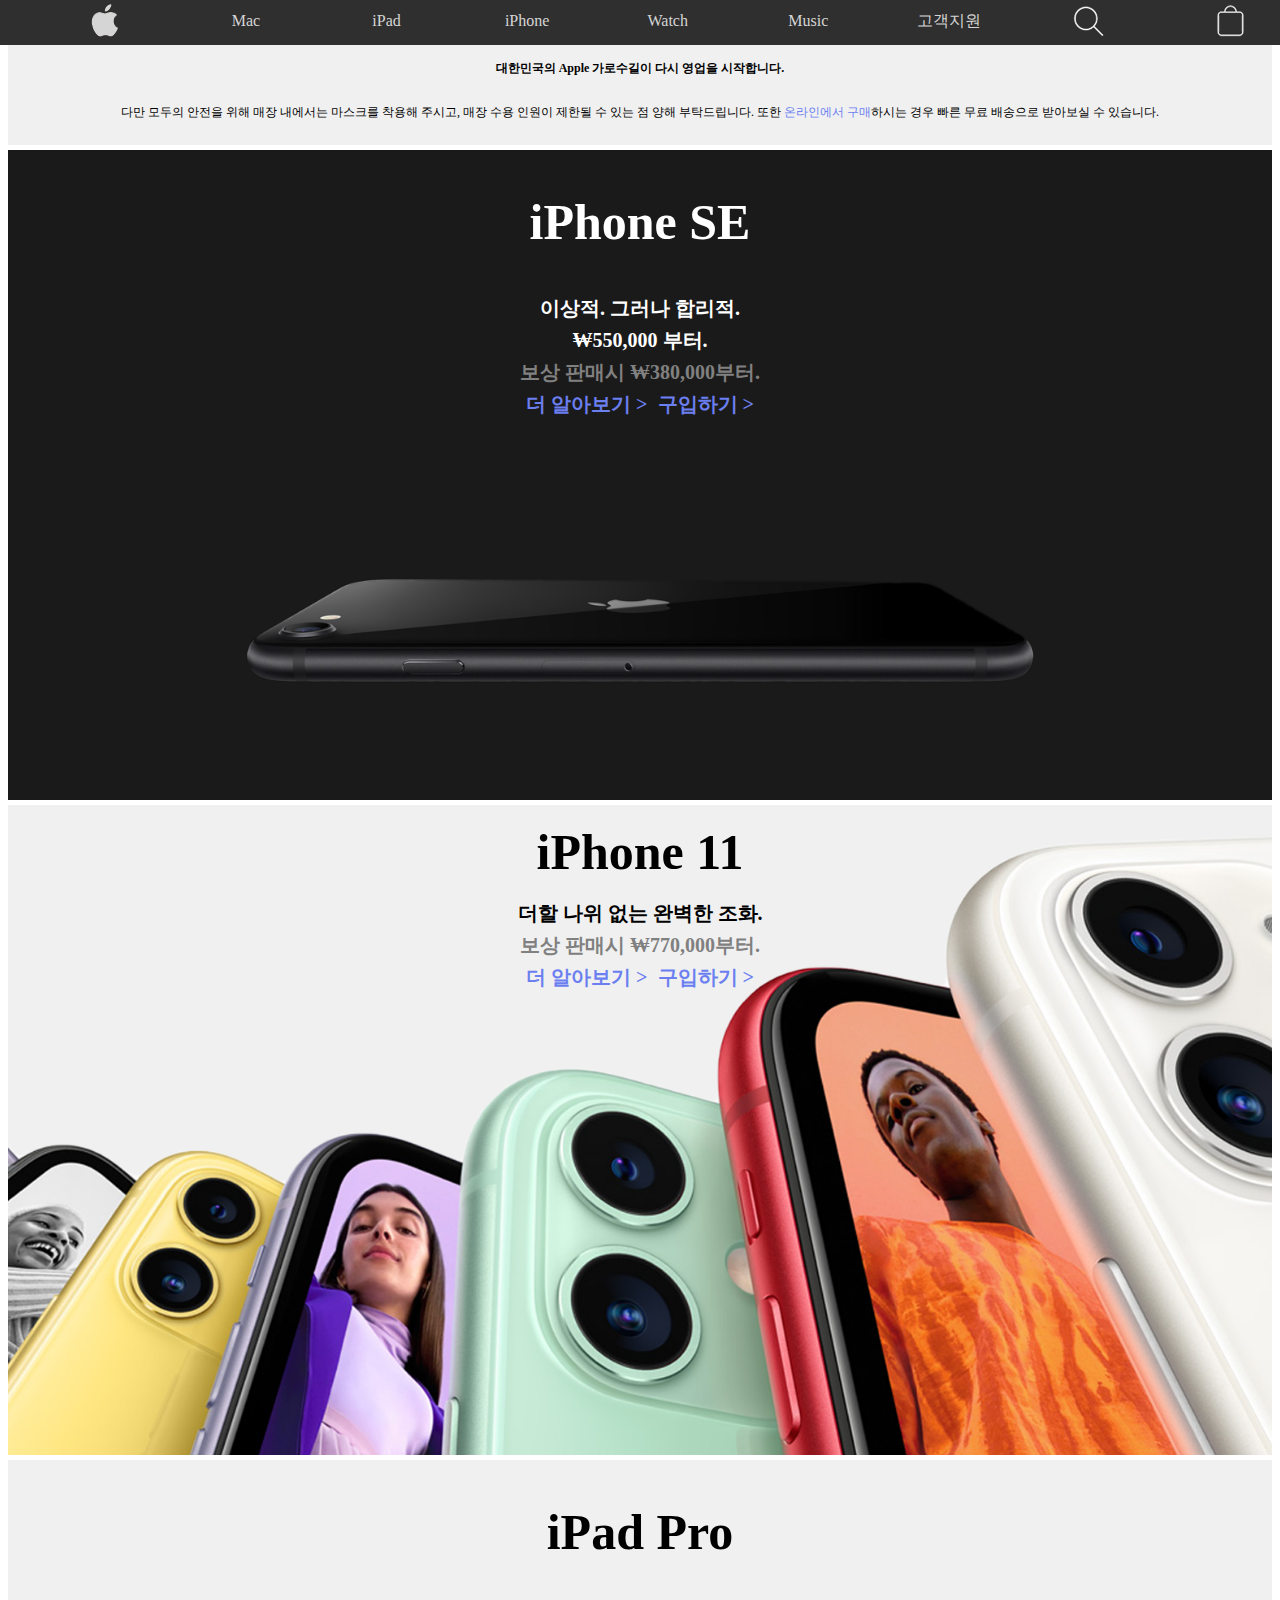
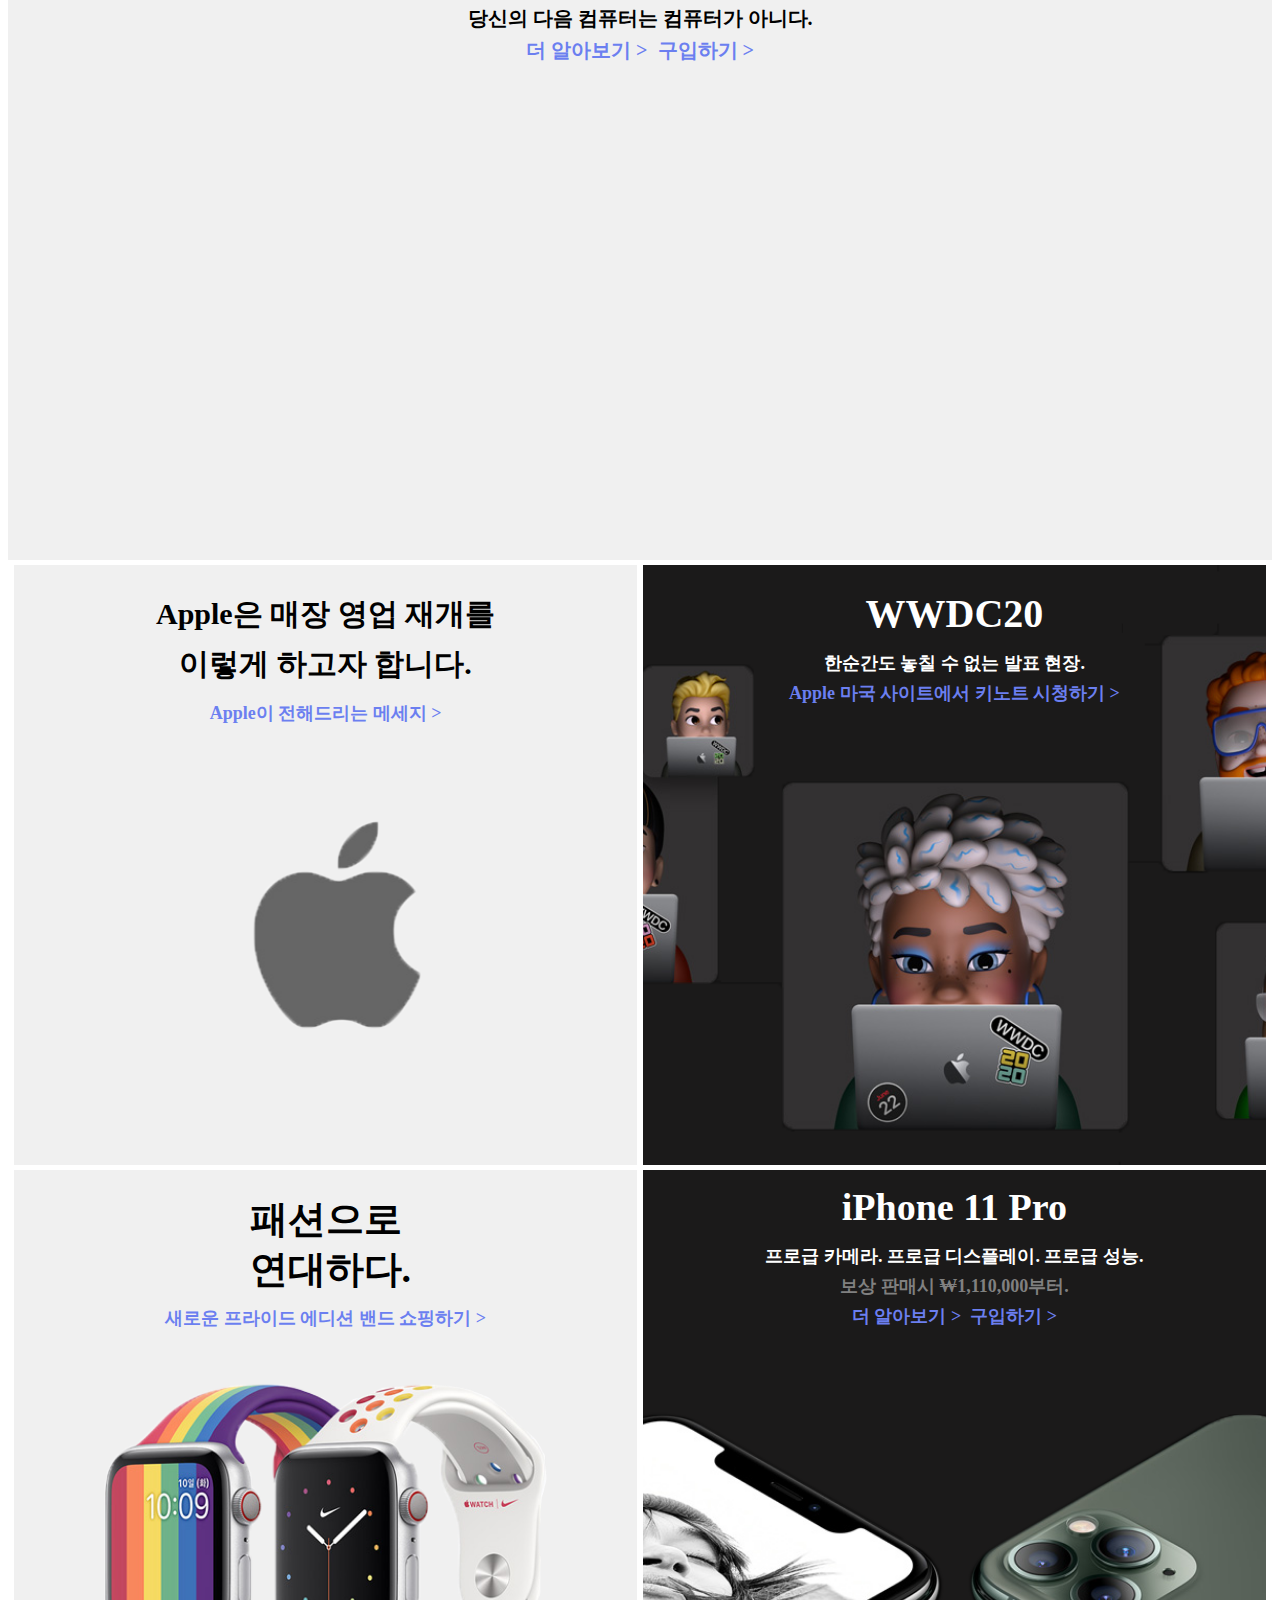
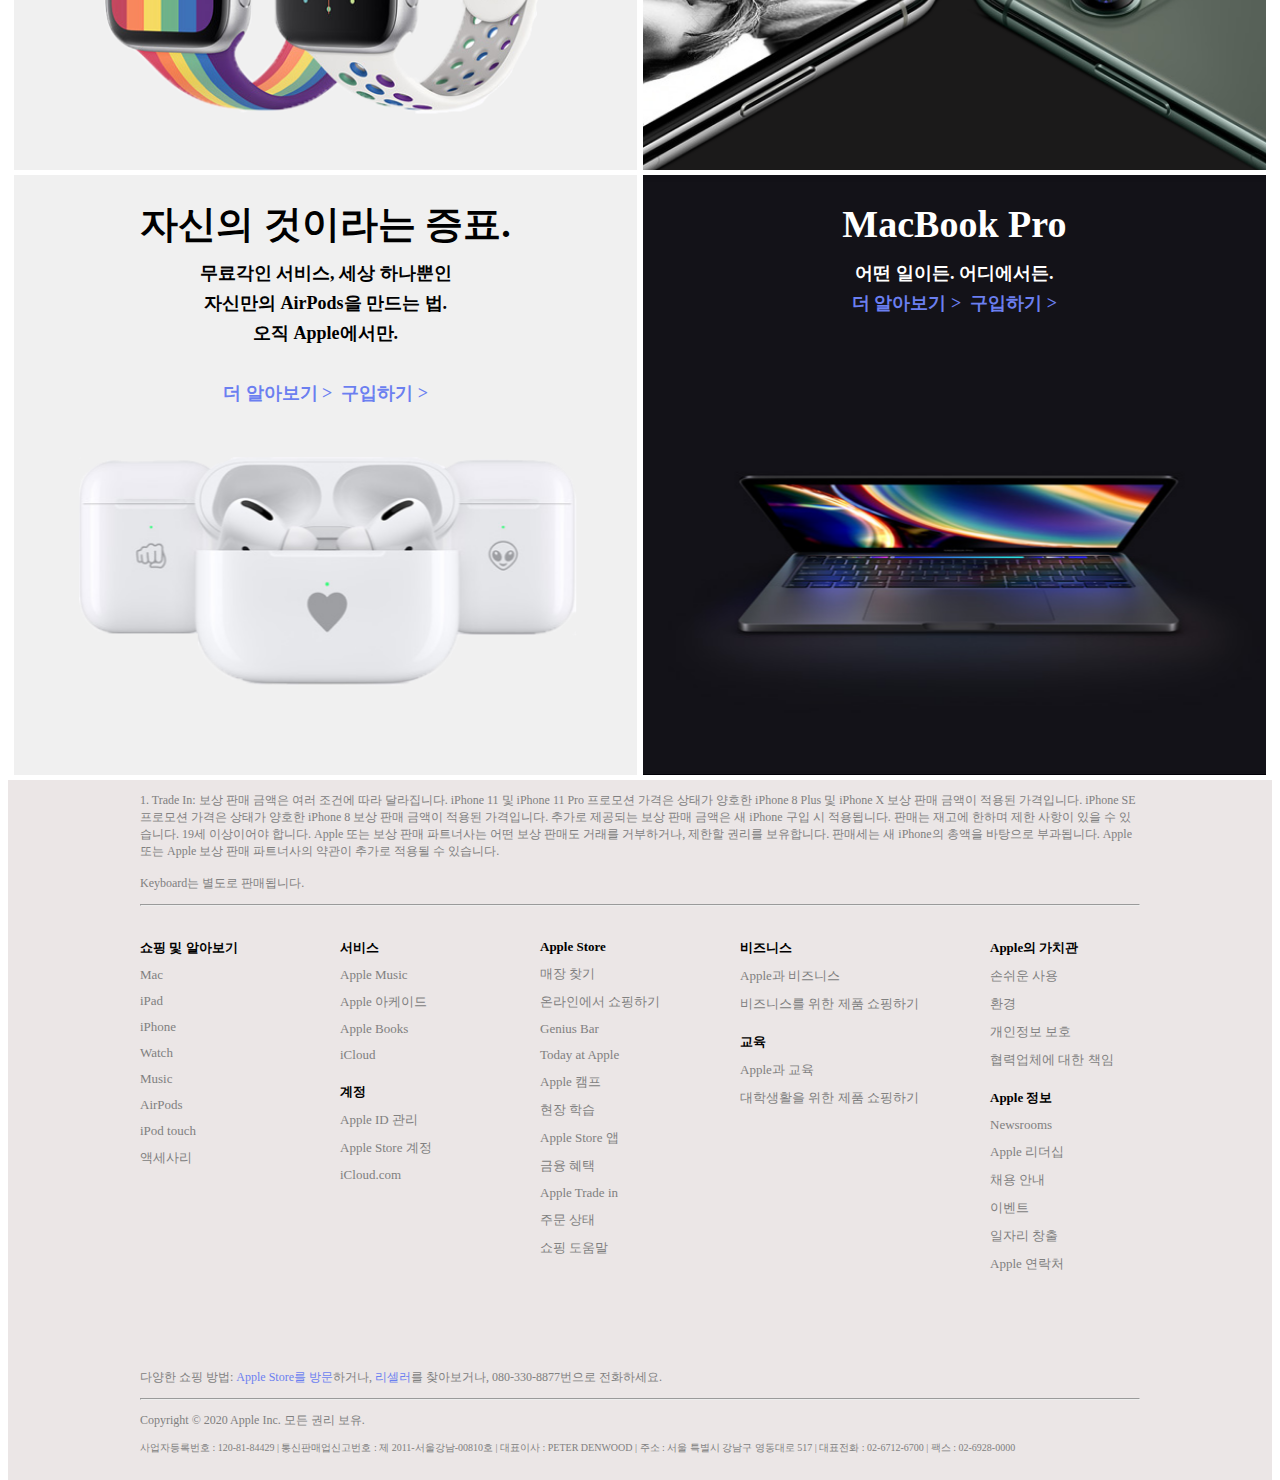
==== p2/Apple-main/index.html @ ccda030b "1차 업로드" ====
<!DOCTYPE html>
<head>
    <title>Apple (Demo)</title>
</head>
<meta charset="UTF-8" />
<link rel="stylesheet" href="index.css">
<body>
    <nav id="main-menu">
        <ul id="main-menu-mobile">
            <li style="text-align: left; margin-left: -5%;">
                <details>
                    <summary>&nbsp;&nbsp;<img src="images/menu-icon1.png"></summary>
                    <div style="width: 1000px; height: 300px; background-color:#252424; margin-top: -22px;">
                    <div style="margin-left: 30px;">
                        <a href="#">Mac</a><br>
                        <a href="#">iPad</a><br>
                        <a href="#">iPhone</a><br>
                        <a href="#">Watch</a><br>
                        <a href="#">Music</a><br>
                        <a href="#">고객지원</a><br>
                    <div>
                    </div>
                </details>
            </li>
            <li><a href="#"><img src="images/menu-icon2.png"></a></li>
            <li style="text-align: right; margin-left: 3%;"><a href="#"><img src="images/menu-icon3.png"></a></li>
        </ul>
        <ul id="main-menu-desktop">
            <li><a href="#"><img src="images/menu-icon2.png"></a></li>
            <li><a href="#">Mac</a></li>
            <li><a href="#">iPad</a></li>
            <li><a href="#">iPhone</a></li>
            <li><a href="#">Watch</a></li>
            <li><a href="#">Music</a></li>
            <li><a href="#">고객지원</a></li>
            <li><a href="#"><img style="margin-top: 2px;" src="images/menu-icon4.png"></a></li>
            <li><a href="#"><img src="images/menu-icon3.png"></a></li>
        </ul>
    </nav>
    <section class="homepage-notice">
        <br><b>대한민국의 Apple 가로수길이 다시 영업을 시작합니다.</b><br>
        <br><p>다만 모두의 안전을 위해 매장 내에서는 마스크를 착용해 주시고, 매장 수용 인원이 제한될 수 있는 점 양해 부탁드립니다.
        또한 <a href="#">온라인에서 구매</a>하시는 경우 빠른 무료 배송으로 받아보실 수 있습니다.</p>
    </section>
    <section>
        <div class="iphone-se">
            <br><b>iPhone SE</b>
            <p>이상적. 그러나 합리적.</p>
            <p>&#8361;550,000 부터.</p>
            <p style="color: gray;">보상 판매시 &#8361;380,000부터.</p>
            <p><a href="#">더 알아보기 ></a>&nbsp;&nbsp;<a href="#">구입하기 ></a></p>
            <div style="width: 60%; margin-left: 20%; margin-top: 120px;">
                <img class="iphone-se-img" src="images/iphone-se2.png">
            </div>    
        </div>
        <div class="iphone-11">
            <br><b>iPhone 11</b>
            <p>더할 나위 없는 완벽한 조화.</p>
            <p style="color: gray;">보상 판매시 &#8361;770,000부터.</p>
            <p><a href="#">더 알아보기 ></a>&nbsp;&nbsp;<a href="#" style="z-index: 1;">구입하기 ></a></p>
            <div style="width: 100%; text-align:center;  overflow: hidden; display: flex;">
                <img class="iphone-11-img" style="max-width: 100%; height: 500px;" src="images/iphone-11-2.png">
            </div>
        </div>
        <div class="ipad-pro">
            <br><b>iPad Pro</b>
            <p>당신의 다음 컴퓨터는 컴퓨터가 아니다.</p>
            <p><a href="#">더 알아보기 ></a>&nbsp;&nbsp;<a href="#">구입하기 ></a></p>
            <div style="width: 60%; margin-left: 0%; margin-top: 0px;">
                <img class="ipad-pro-img" src="images/ipad-pro-2.png">
        </div>
    </section>
    <section>
        <div class="store">
            <br><br><b>Apple은 매장 영업 재개를<br>이렇게 하고자 합니다.</b>
            <p><a href="#">Apple이 전해드리는 메세지 ></a></p>
        </div>
        <div class="wwdc20">
            <br><br><b>WWDC20</b>
            <p>한순간도 놓칠 수 없는 발표 현장.</p>
            <p><a href="#">Apple 마국 사이트에서 키노트 시청하기 ></a></p>
        </div>
        <div class="fashion">
            <br><br><b>패션으로<br>&nbsp;연대하다.</b>
            <p><a href="#">새로운 프라이드 에디션 밴드 쇼핑하기 ></a></p>
        </div>
        <div class="iphone11-pro">
            <br><b>iPhone 11 Pro</b>
            <p>프로급 카메라. 프로급 디스플레이. 프로급 성능.</p>
            <p style="color: gray;">보상 판매시 &#8361;1,110,000부터.</p>
            <p><a href="#">더 알아보기 ></a>&nbsp;&nbsp;<a href="#" style="z-index: 1;">구입하기 ></a></p>
        </div>
        <div class="airpods">
            <br><br><b>자신의 것이라는 증표.</b>
            <p>무료각인 서비스, 세상 하나뿐인</p>
            <p>자신만의 AirPods을 만드는 법.</p>
            <p>오직 Apple에서만.</p><br>
            <p><a href="#">더 알아보기 ></a>&nbsp;&nbsp;<a href="#" style="z-index: 1;">구입하기 ></a></p>
        </div>
        <div class="macbook-pro">
            <br><br><b>MacBook Pro</b>
            <p>어떤 일이든. 어디에서든.</p>
            <p><a href="#">더 알아보기 ></a>&nbsp;&nbsp;<a href="#" style="z-index: 1;">구입하기 ></a></p>
        </div>
    </section>
    <footer>
        <div class="flex-box">
            <center>
            <div class="flex-box2">
                <p style="color: gray; font-size: 12px; text-align: left;">1. Trade In: 보상 판매 금액은 여러 조건에 따라 달라집니다. iPhone 11 및 iPhone 11 Pro 프로모션 가격은 상태가 양호한 iPhone 8 Plus 및 iPhone X 보상 판매 금액이 적용된 가격입니다. iPhone SE 프로모션 가격은 상태가 양호한 iPhone 8 보상 판매 금액이 적용된 가격입니다. 추가로 제공되는 보상 판매 금액은 새 iPhone 구입 시 적용됩니다. 판매는 재고에 한하며 제한 사항이 있을 수 있습니다. 19세 이상이어야 합니다. Apple 또는 보상 판매 파트너사는 어떤 보상 판매도 거래를 거부하거나, 제한할 권리를 보유합니다. 판매세는 새 iPhone의 총액을 바탕으로 부과됩니다. Apple 또는 Apple 보상 판매 파트너사의 약관이 추가로 적용될 수 있습니다.<br>
                <br>Keyboard는 별도로 판매됩니다.</p><hr>
                
                <div class="flex-box-d">
                    
                    <div class="flex-box-d2">
                        <ul><b>쇼핑 및 알아보기</b></ul>
                        <li><a href="#">Mac</a></li>
                        <li><a href="#">iPad</a></li>
                        <li><a href="#">iPhone</a></li>
                        <li><a href="#">Watch</a></li>
                        <li><a href="#">Music</a></li>
                        <li><a href="#">AirPods</a></li>
                        <li><a href="#">iPod touch</a></li>
                        <li><a href="#">액세사리</a></li>
                    </div>
                    <div class="flex-box-d2">
                        <ul><b>서비스</b></ul>
                        <li><a href="#">Apple Music</a></li>
                        <li><a href="#">Apple 아케이드</a></li>
                        <li><a href="#">Apple Books</a></li>
                        <li><a href="#">iCloud</a></li>
                        <ul><b>계정</b></ul>
                        <li><a href="#">Apple ID 관리</a></li>
                        <li><a href="#">Apple Store 계정</a></li>
                        <li><a href="#">iCloud.com</a></li>
                    </div>
                    <div class="flex-box-d2">
                        <ul><b>Apple Store</b></ul>
                        <li><a href="#">매장 찾기</a></li>
                        <li><a href="#">온라인에서 쇼핑하기</a></li>
                        <li><a href="#">Genius Bar</a></li>
                        <li><a href="#">Today at Apple</a></li>
                        <li><a href="#">Apple 캠프</a></li>
                        <li><a href="#">현장 학습</a></li>
                        <li><a href="#">Apple Store 앱</a></li>
                        <li><a href="#">금융 혜택</a></li>
                        <li><a href="#">Apple Trade in</a></li>
                        <li><a href="#">주문 상태</a></li>
                        <li><a href="#">쇼핑 도움말</a></li>
                    </div>
                    <div class="flex-box-d2" style="width: 25%;">
                        <ul><b>비즈니스</b></ul>
                        <li><a href="#">Apple과 비즈니스</a></li>
                        <li><a href="#">비즈니스를 위한 제품 쇼핑하기</a></li>
                        <ul><b>교육</b></ul>
                        <li><a href="#">Apple과 교육</a></li>
                        <li><a href="#">대학생활을 위한 제품 쇼핑하기</a></li>
                    </div>
                    <div class="flex-box-d2" style="width: 15%;">
                        <ul><b>Apple의 가치관</b></ul>
                        <li><a href="#">손쉬운 사용</a></li>
                        <li><a href="#">환경</a></li>
                        <li><a href="#">개인정보 보호</a></li>
                        <li><a href="#">협력업체에 대한 책임</a></li>
                        <ul><b>Apple 정보</b></ul>
                        <li><a href="#">Newsrooms</a></li>
                        <li><a href="#">Apple 리더십</a></li>
                        <li><a href="#">채용 안내</a></li>
                        <li><a href="#">이벤트</a></li>
                        <li><a href="#">일자리 창출</a></li>
                        <li><a href="#">Apple 연락처</a></li>
                    </div>
                    <br><p>다양한 쇼핑 방법: <a href="#">Apple Store를 방문</a>하거나, <a href="#">리셀러</a>를 찾아보거나, 080-330-8877번으로 전화하세요.</p>
                    <hr><p>Copyright © 2020 Apple Inc. 모든 권리 보유.</p>
                    <p style="font-size: 10px;">사업자등록번호 : 120-81-84429 | 통신판매업신고번호 : 제 2011-서울강남-00810호 | 대표이사 : PETER DENWOOD | 주소 : 서울 특별시 강남구 영동대로 517 | 대표전화 : 02-6712-6700 | 팩스 : 02-6928-0000</p>
                </div>
            </div>
            </center>
            
        </div>
    </footer>
</body>
---- p2/Apple-main/index.css ----
a:link {text-decoration: none; color: #d5d5d5;}
a:visited {text-decoration: none; color: #d5d5d5;}
a:active {text-decoration: none; color: #d5d5d5;}
a:hover {text-decoration: none; color: #ffffff;}



/* 데스크 탑 */
@media screen and (min-width:100px){
    #main-menu  {
        background-color: #302f2f;
        color: #d5d5d5;
        position: fixed;
        width: 102%;
        height: 60px;
        top: -15px;
        left: -5px;  
        z-index: 100;        
    }
    #main-menu-mobile li {
        width: 33%;
        height: 50px;
        text-align:center;
        float:left;
        list-style: none;
        line-height: 50px;
        margin-top: -150px;
    }
    #main-menu-desktop li {
        width: 11.111%;
        text-align:center;
        float:left;
        list-style: none;
        line-height: 50px;
        margin-top: -5px;
    }
    #menu:active {
        background-color: green;
    }
/* desktop section 부분 */
    .homepage-notice {
        width: 100%;
        height: 100px;
        background-color: rgb(240,240,240);
        font-size: 12px;
        text-align: center;
        margin-top: 45px;
    }
        .homepage-notice a {
            text-decoration: none; color: rgb(107, 127, 240);
        }
        .homepage-notice a:hover {
            text-decoration: underline; color: rgb(107, 127, 240);
        }

/* section1 */
    
    .iphone-se {
        width: 100%;
        height: 650px;
        background-color:rgb(27, 26, 26);
        margin-top: 5px;
        color: white;
        text-align: center;
        line-height: 12px;
        font-size: 20px;
        font-weight: bold;
        overflow: hidden;
        background-image: url(images/iphone-se.PNG);
        background-repeat: no-repeat;
        background-size: 800px auto;
        background-position: 50% 80%;
    }
        .iphone-se b {
            line-height: 120px;
            font-size: 50px;
        }
        .iphone-se a {
            text-decoration: none; color: rgb(107, 127, 240);
        }
        .iphone-se a:hover {
            text-decoration: underline; color: rgb(107, 127, 240);
        }
        .iphone-se-img {
            width:1px;
            height: 1px;
            opacity: 0;
        }
    .iphone-11 {
        width: 100%;
        height: 650px;
        background-color: rgb(240,240,240);
        overflow: hidden;
        background-image: url(images/iphone-11.PNG);
        background-repeat: no-repeat;
        background-size: cover;
        background-position: center;
        margin-top: 5px;
        text-align: center;
        line-height: 12px;
        font-size: 20px;
        font-weight: bold;
        

    }
        .iphone-11 b {
            line-height: 70px;
            font-size: 50px;
        }
        .iphone-11 a {
            text-decoration: none; color: rgb(107, 127, 240);
        }
        .iphone-11 a:hover {
            text-decoration: underline; color: rgb(107, 127, 240);
        }
        .iphone-11-img {
            margin-top:  -500px;
            width: 1px;
            height: 1px;
            opacity: 0;
        }
    .ipad-pro {
        width: 100%;
        height: 700px;
        background-color: rgb(240,240,240);
        margin-top: 5px;
        overflow: hidden;
        background-image: url(images/ipad-pro.png);
        background-repeat: no-repeat;
        background-size: 750px auto;
        background-position: center;
        margin-top: 5px;
        text-align: center;
        line-height: 12px;
        font-size: 20px;
        font-weight: bold;
    }
        .ipad-pro b {
            line-height: 120px;
            font-size: 50px;
        }
        .ipad-pro a {
            text-decoration: none; color: rgb(107, 127, 240);
        }
        .ipad-pro a:hover {
            text-decoration: underline; color: rgb(107, 127, 240);
        }
        .ipad-pro-img {
            margin-top:  -500px;
            width: 1px;
            height: 1px;
            opacity: 0;
        }
/* section2 */
    .store {
        width: 49.25%;
        height: 600px;
        background-color: rgb(240,240,240);
        margin-top: 5px;
        margin-left: 0.5%;
        float:left;
        overflow: hidden;
        background-image: url(images/store.PNG);
        background-repeat: no-repeat;
        background-size: cover;
        background-position: center;
        margin-top: 5px;
        text-align: center;
        line-height: 12px;
        font-size: 18px;
        font-weight: bold;
    }
        .store b {
            line-height: 50px;
            font-size: 30px;
        }
        .store a {
            text-decoration: none; color: rgb(107, 127, 240);
        }
        .store a:hover {
            text-decoration: underline; color: rgb(107, 127, 240);
        }
    .wwdc20 {
        width: 49.25%;
        height: 600px;
        background-color: rgb(27, 26, 26);
        margin-top: 5px;
        margin-left: 0.5%;
        float:left;
        color: white;
        overflow: hidden;
        background-image: url(images/wwdc.PNG);
        background-repeat: no-repeat;
        background-size: cover;
        background-position: center;
        margin-top: 5px;
        text-align: center;
        line-height: 12px;
        font-size: 18px;
        font-weight: bold;
    }
        .wwdc20 b {
            line-height: 50px;
            font-size: 40px;
        }
        .wwdc20 a {
            text-decoration: none; color: rgb(107, 127, 240);
        }
        .wwdc20 a:hover {
            text-decoration: underline; color: rgb(107, 127, 240);
        }
    .fashion {
        width: 49.25%;
        height: 600px;
        background-color: rgb(240,240,240);
        margin-top: 5px;
        margin-left: 0.5%;
        float:left;
        overflow: hidden;
        background-image: url(images/fashion.PNG);
        background-repeat: no-repeat;
        background-size: cover;
        background-position: center;
        margin-top: 5px;
        text-align: center;
        line-height: 12px;
        font-size: 18px;
        font-weight: bold;
    }
        .fashion b {
            line-height: 50px;
            font-size: 38px;
        }
        .fashion a {
            text-decoration: none; color: rgb(107, 127, 240);
        }
        .fashion a:hover {
            text-decoration: underline; color: rgb(107, 127, 240);
        }
    .iphone11-pro {
        width: 49.25%;
        height: 600px;
        background-color: rgb(27, 26, 26);
        margin-top: 5px;
        margin-left: 0.5%;
        float:left;
        color: white;
        overflow: hidden;
        background-image: url(images/iphone-11-pro.PNG);
        background-repeat: no-repeat;
        background-size: cover;
        background-position: center;
        margin-top: 5px;
        text-align: center;
        line-height: 12px;
        font-size: 18px;
        font-weight: bold;
    }
        .iphone11-pro b {
            line-height: 50px;
            font-size: 38px;
        }
        .iphone11-pro a {
            text-decoration: none; color: rgb(107, 127, 240);
        }
        .iphone11-pro a:hover {
            text-decoration: underline; color: rgb(107, 127, 240);
        }
    .airpods {
        width: 49.25%;
        height: 600px;
        background-color: rgb(240,240,240);
        margin-top: 5px;
        margin-left: 0.5%;
        float:left;
        overflow: hidden;
        background-image: url(images/airpods.PNG);
        background-repeat: no-repeat;
        background-size: cover;
        background-position: center;
        margin-top: 5px;
        text-align: center;
        line-height: 12px;
        font-size: 18px;
        font-weight: bold;
    }
        .airpods b {
            line-height: 50px;
            font-size: 38px;
        }
        .airpods a {
            text-decoration: none; color: rgb(107, 127, 240);
        }
        .airpods a:hover {
            text-decoration: underline; color: rgb(107, 127, 240);
        }
    .macbook-pro {
        width: 49.25%;
        height: 600px;
        background-color: rgb(27, 26, 26);
        margin-top: 5px;
        margin-left: 0.5%;
        float:left;
        overflow: hidden;
        background-image: url(images/macbook-pro.PNG);
        background-repeat: no-repeat;
        background-size: cover;
        background-position: center;
        margin-top: 5px;
        text-align: center;
        line-height: 12px;
        font-size: 18px;
        font-weight: bold;
        color: white;
    }
        .macbook-pro b {
            line-height: 50px;
            font-size: 38px;
        }
        .macbook-pro a {
            text-decoration: none; color: rgb(107, 127, 240);
        }
        .macbook-pro a:hover {
            text-decoration: underline; color: rgb(107, 127, 240);
        }
/* footer  부분 */
    .flex-box  {
        width: 100%; 
        height: 700px; 
        background-color: rgb(235, 230, 230);
        margin-top: 5px;
        float:left;
    }
    .flex-box2  {
        max-width: 1000px; 
        height: auto;
        float:clear;
    }
    .flex-box-d {
        width: 100%;
        height: 550px;
    }
    .flex-box-d p {
        text-align: left;
        color: gray;
        font-size: 12px;
    }
    .flex-box-d p a {
        text-decoration: none; color: rgb(107, 127, 240);
    }
    .flex-box-d p a:hover {
        text-decoration: underline; color: rgb(107, 127, 240);
    }
    .flex-box-d2 {
        width: 20%;
        height: 450px;
        margin-top: 5px;
        float: left;
        list-style: none;
        text-align: left; 
        font-size: 13px;
    }
    .flex-box-d2 ul {
        margin: 0;
        padding: 0;
        margin-top: 20px;
        
    }
    .flex-box-d2 li {
        margin-top: 10px;
    }
    .flex-box-d2 li a {
        text-decoration: none; color: gray;
    }
    .flex-box-d2 li a:hover {
        text-decoration:underline; color: gray;
    }
    details {
        opacity: 0;
        width: 1px;
        height: 1px;
    }
}
/* 모바일 (#main-menu-mobile 조정은 데스크탑 구간에서) */
@media screen and (max-width:800px) and (min-width:100px) {
    #main-menu-mobile li {
        margin-top: -5px;
    }
    #main-menu-desktop li {
        margin-top: -50%;      
    }
/* mobile section 부분 */
    .homepage-notice { 
        height: 120px;
    }
    details {
        width: 100px;
        height: 50px;;
        margin-left: -12px;
        opacity: 1;
    }
    details > summary::-webkit-details-marker {
        display: none
    }
    summary:hover {
        cursor: pointer;
    }
    summary {
        outline: none;
    }
/* section1 */
    .iphone-se {
        height: 650px;
        margin-top: 5px;
        line-height: 12px;
        font-size: 15px;
        background-image: url();
    }
        .iphone-se b {
            line-height: 80px;
            font-size: 40px;
        }
        .iphone-se-img {
            width:220px;
            height: auto;
            opacity:1;
            margin-top: -80px;
        }
    .iphone-11 {
        width: 100%;
        height: 650px;
        margin-top: 5px;
        line-height: 12px;
        font-size: 15px;
        overflow: hidden;
        background-image: url();
    }
        .iphone-11 b {
            line-height: 80px;
            font-size: 40px;
        }
        .iphone-11-img {
            margin-top: -40px;
            width: 700px;
            height: 100%;
            opacity: 1;
        }
    .ipad-pro {
        height: 500px;
        margin-top: 5px;
        line-height: 12px;
        font-size: 15px;
        overflow: hidden;
        background-image: url();
    }
        .ipad-pro b {
            line-height: 80px;
            font-size: 40px;
        }
        .ipad-pro-img {
            margin-top: -60px;
            width: 500px;
            height: auto;
            opacity: 1;
        }
/* section2 */
    .store {
        width: 100%;
        height: 500px;
        margin-top: 5px;
        float:clear;
        
    }
    .wwdc20 {
        width: 100%;
        height: 500px;
        margin-top: 5px;
        float:clear;
        
    }
    .fashion {
        width: 100%;
        height: 500px;
        margin-top: 5px;
        float:clear;
       
    }
    .iphone11-pro {
        width: 100%;
        height: 500px;
        margin-top: 5px;
        float:clear;
    }
    .airpods {
        width: 100%;
        height: 500px;
        margin-top: 5px;
        float:clear;
    }
    .macbook-pro {
        width: 100%;
        height: 500px;
        margin-top: 5px;
        float:clear;
    }
/* footer  부분 */
    .flex-box  {
        width: 101%;
    }
    .flex-box2 {
        width: 100%;
        height: 550px;
        margin-left: 0;
    }
    .flex-box-d p {
        font-size: 15px;
    }
    .flex-box-d2 {
        height: 1px;
        margin-left: -300px;
        opacity: 0;
    }
}
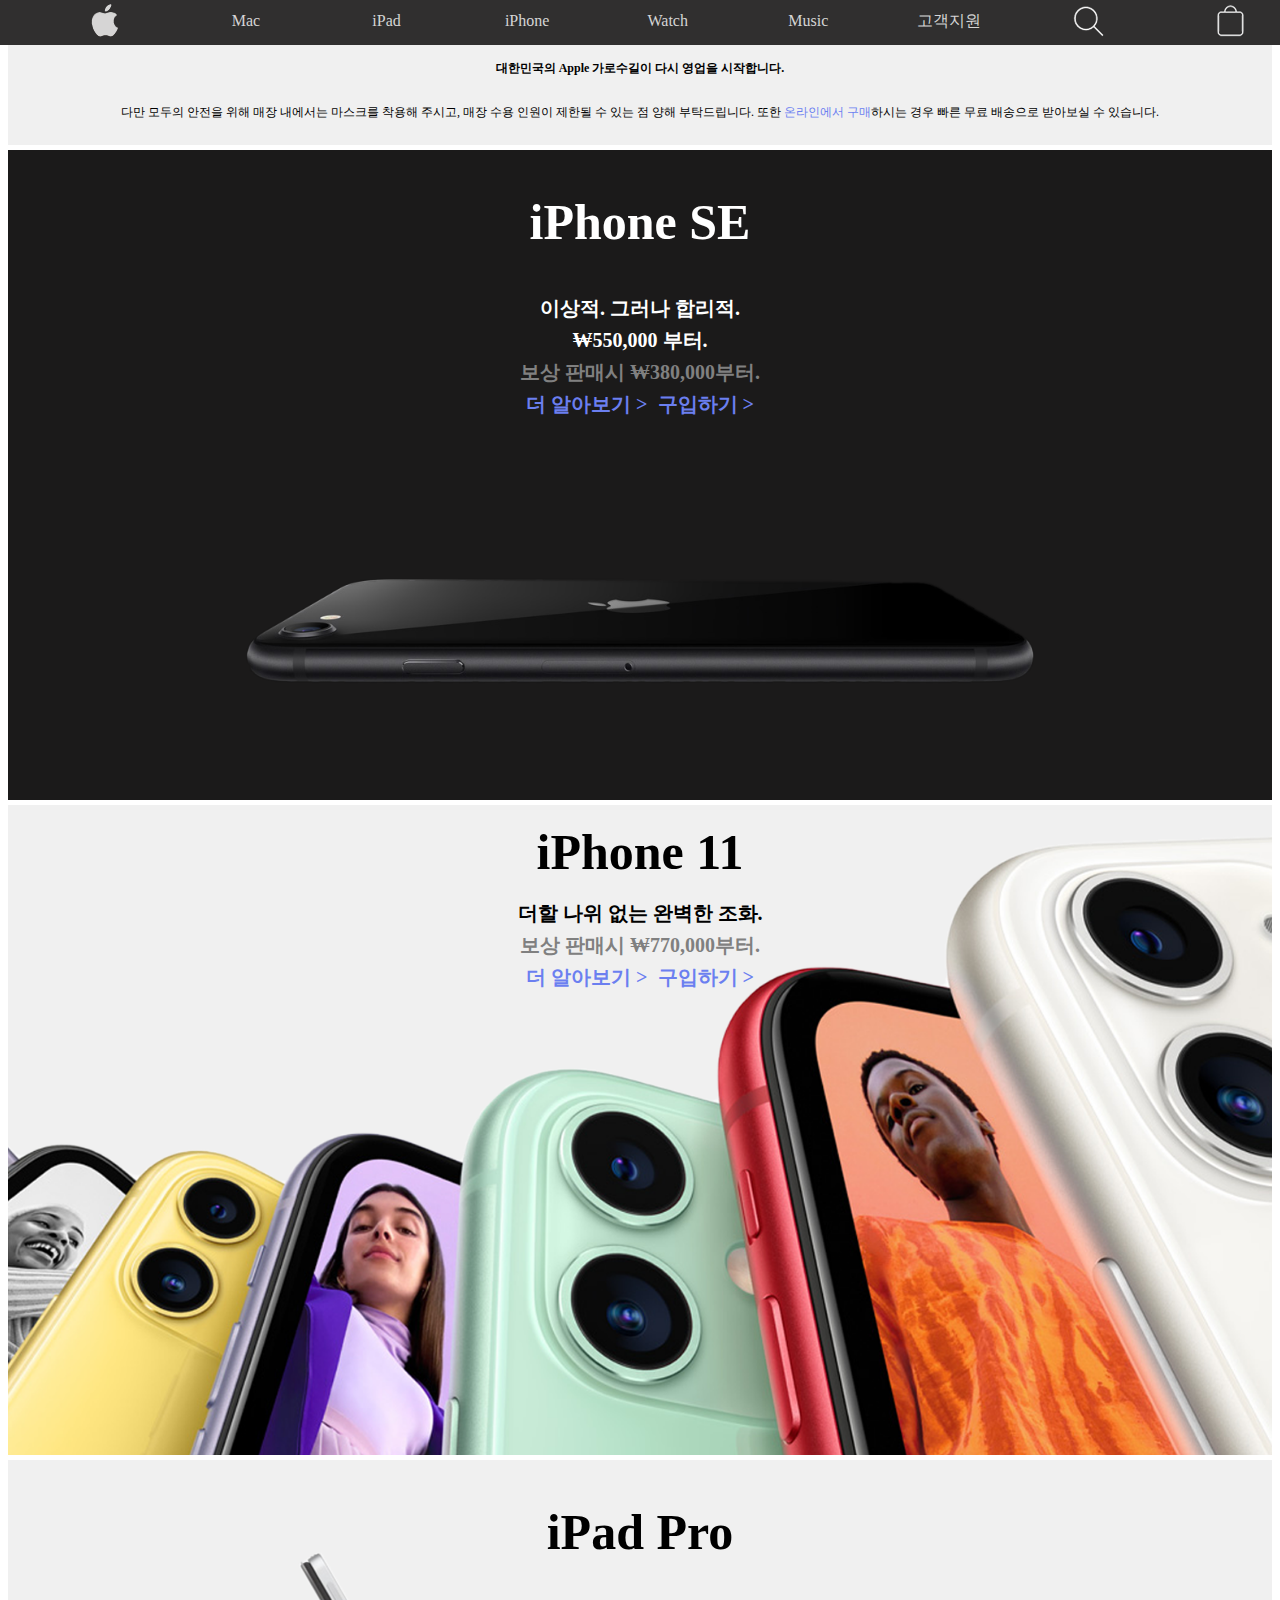
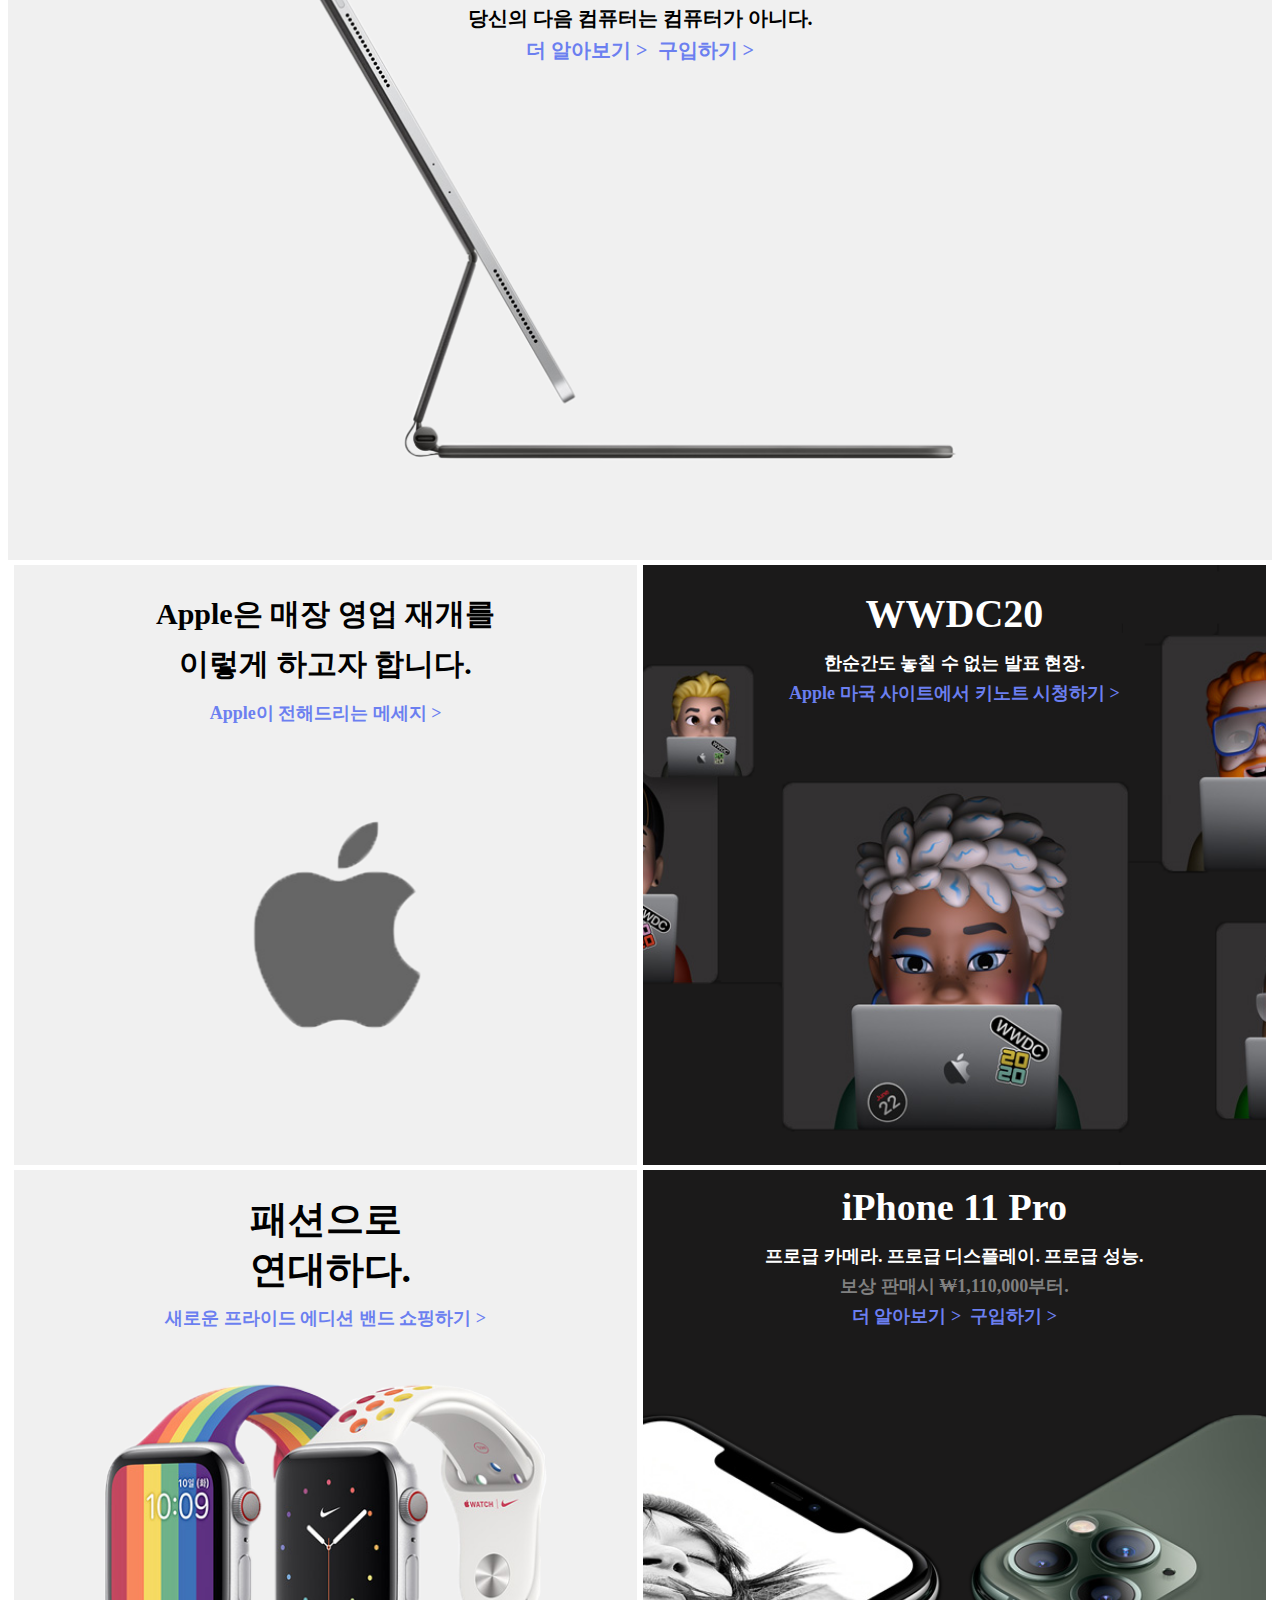
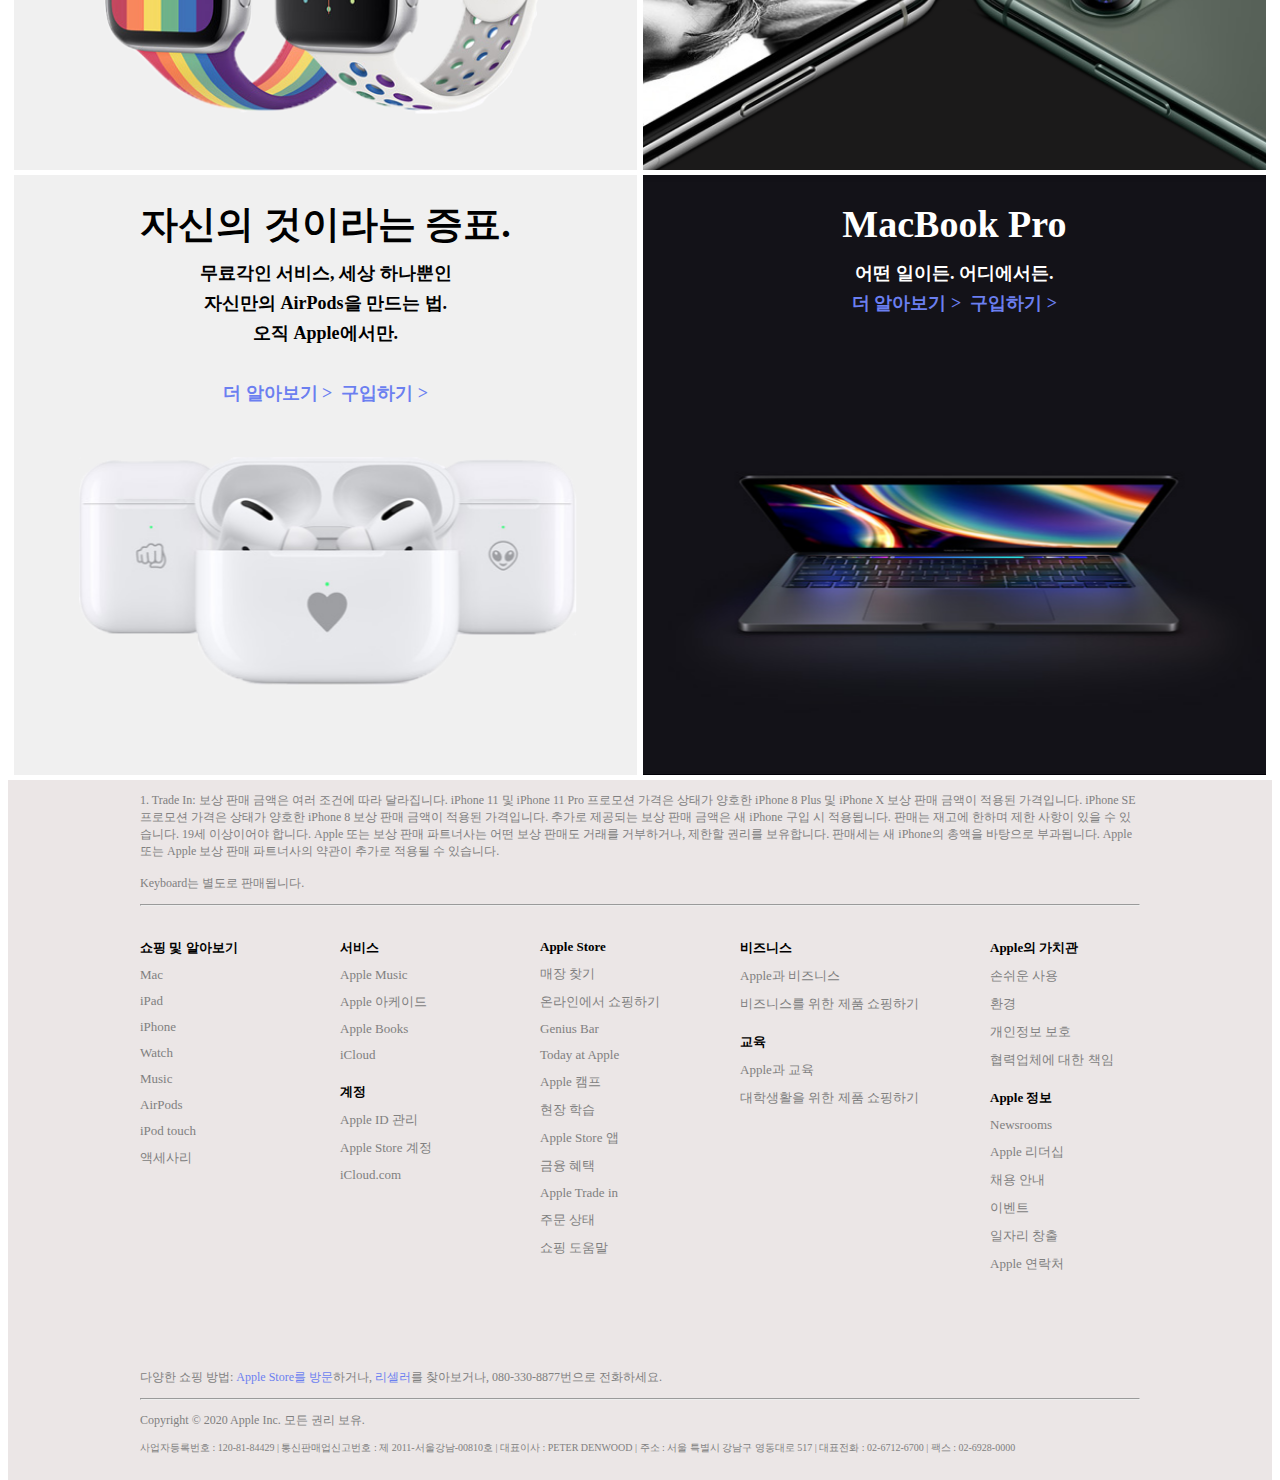
==== commit 551a051c: "p2 수정2" ====
--- a/p2/Apple-main/index.html
+++ b/p2/Apple-main/index.html
@@ -48,10 +48,7 @@
             <p>이상적. 그러나 합리적.</p>
             <p>&#8361;550,000 부터.</p>
             <p style="color: gray;">보상 판매시 &#8361;380,000부터.</p>
-            <p><a href="#">더 알아보기 ></a>&nbsp;&nbsp;<a href="#">구입하기 ></a></p>
-            <div style="width: 60%; margin-left: 20%; margin-top: 120px;">
-                <img class="iphone-se-img" src="images/iphone-se2.png">
-            </div>    
+            <p><a href="#">더 알아보기 ></a>&nbsp;&nbsp;<a href="#">구입하기 ></a></p>       
         </div>
         <div class="iphone-11">
             <br><b>iPhone 11</b>
@@ -59,16 +56,14 @@
             <p style="color: gray;">보상 판매시 &#8361;770,000부터.</p>
             <p><a href="#">더 알아보기 ></a>&nbsp;&nbsp;<a href="#" style="z-index: 1;">구입하기 ></a></p>
             <div style="width: 100%; text-align:center;  overflow: hidden; display: flex;">
-                <img class="iphone-11-img" style="max-width: 100%; height: 500px;" src="images/iphone-11-2.png">
+       
             </div>
         </div>
         <div class="ipad-pro">
             <br><b>iPad Pro</b>
             <p>당신의 다음 컴퓨터는 컴퓨터가 아니다.</p>
             <p><a href="#">더 알아보기 ></a>&nbsp;&nbsp;<a href="#">구입하기 ></a></p>
-            <div style="width: 60%; margin-left: 0%; margin-top: 0px;">
-                <img class="ipad-pro-img" src="images/ipad-pro-2.png">
-        </div>
+          </div>
     </section>
     <section>
         <div class="store">
--- a/p2/Apple-main/index.css
+++ b/p2/Apple-main/index.css
@@ -84,7 +84,7 @@
         .iphone-se-img {
             width:1px;
             height: 1px;
-            opacity: 0;
+            display: none;
         }
     .iphone-11 {
         width: 100%;
@@ -125,7 +125,7 @@
         background-color: rgb(240,240,240);
         margin-top: 5px;
         overflow: hidden;
-        background-image: url(images/ipad-pro.png);
+        background-image: url(images/ipad-pro.PNG);
         background-repeat: no-repeat;
         background-size: 750px auto;
         background-position: center;
@@ -414,18 +414,16 @@
         margin-top: 5px;
         line-height: 12px;
         font-size: 15px;
-        background-image: url();
+        background-image: url(images/iphone-se2.PNG);
+        background-repeat: no-repeat;
+        background-size: 300px auto;
+        background-position: 50% 80%;
     }
         .iphone-se b {
             line-height: 80px;
             font-size: 40px;
         }
-        .iphone-se-img {
-            width:220px;
-            height: auto;
-            opacity:1;
-            margin-top: -80px;
-        }
+       
     .iphone-11 {
         width: 100%;
         height: 650px;
@@ -433,36 +431,32 @@
         line-height: 12px;
         font-size: 15px;
         overflow: hidden;
-        background-image: url();
+        background-image: url(images/iphone-11-2.PNG);
+        background-repeat: no-repeat;
+        background-size: 700px auto;
+        background-position: 50% 100%;
     }
         .iphone-11 b {
             line-height: 80px;
             font-size: 40px;
         }
-        .iphone-11-img {
-            margin-top: -40px;
-            width: 700px;
-            height: 100%;
-            opacity: 1;
-        }
+        
     .ipad-pro {
         height: 500px;
         margin-top: 5px;
         line-height: 12px;
         font-size: 15px;
         overflow: hidden;
-        background-image: url();
+        background-image: url(images/ipad-pro-2.PNG);
+        background-repeat: no-repeat;
+        background-size: 500px auto;
+        background-position: 50% 100%;
     }
         .ipad-pro b {
             line-height: 80px;
             font-size: 40px;
         }
-        .ipad-pro-img {
-            margin-top: -60px;
-            width: 500px;
-            height: auto;
-            opacity: 1;
-        }
+       
 /* section2 */
     .store {
         width: 100%;
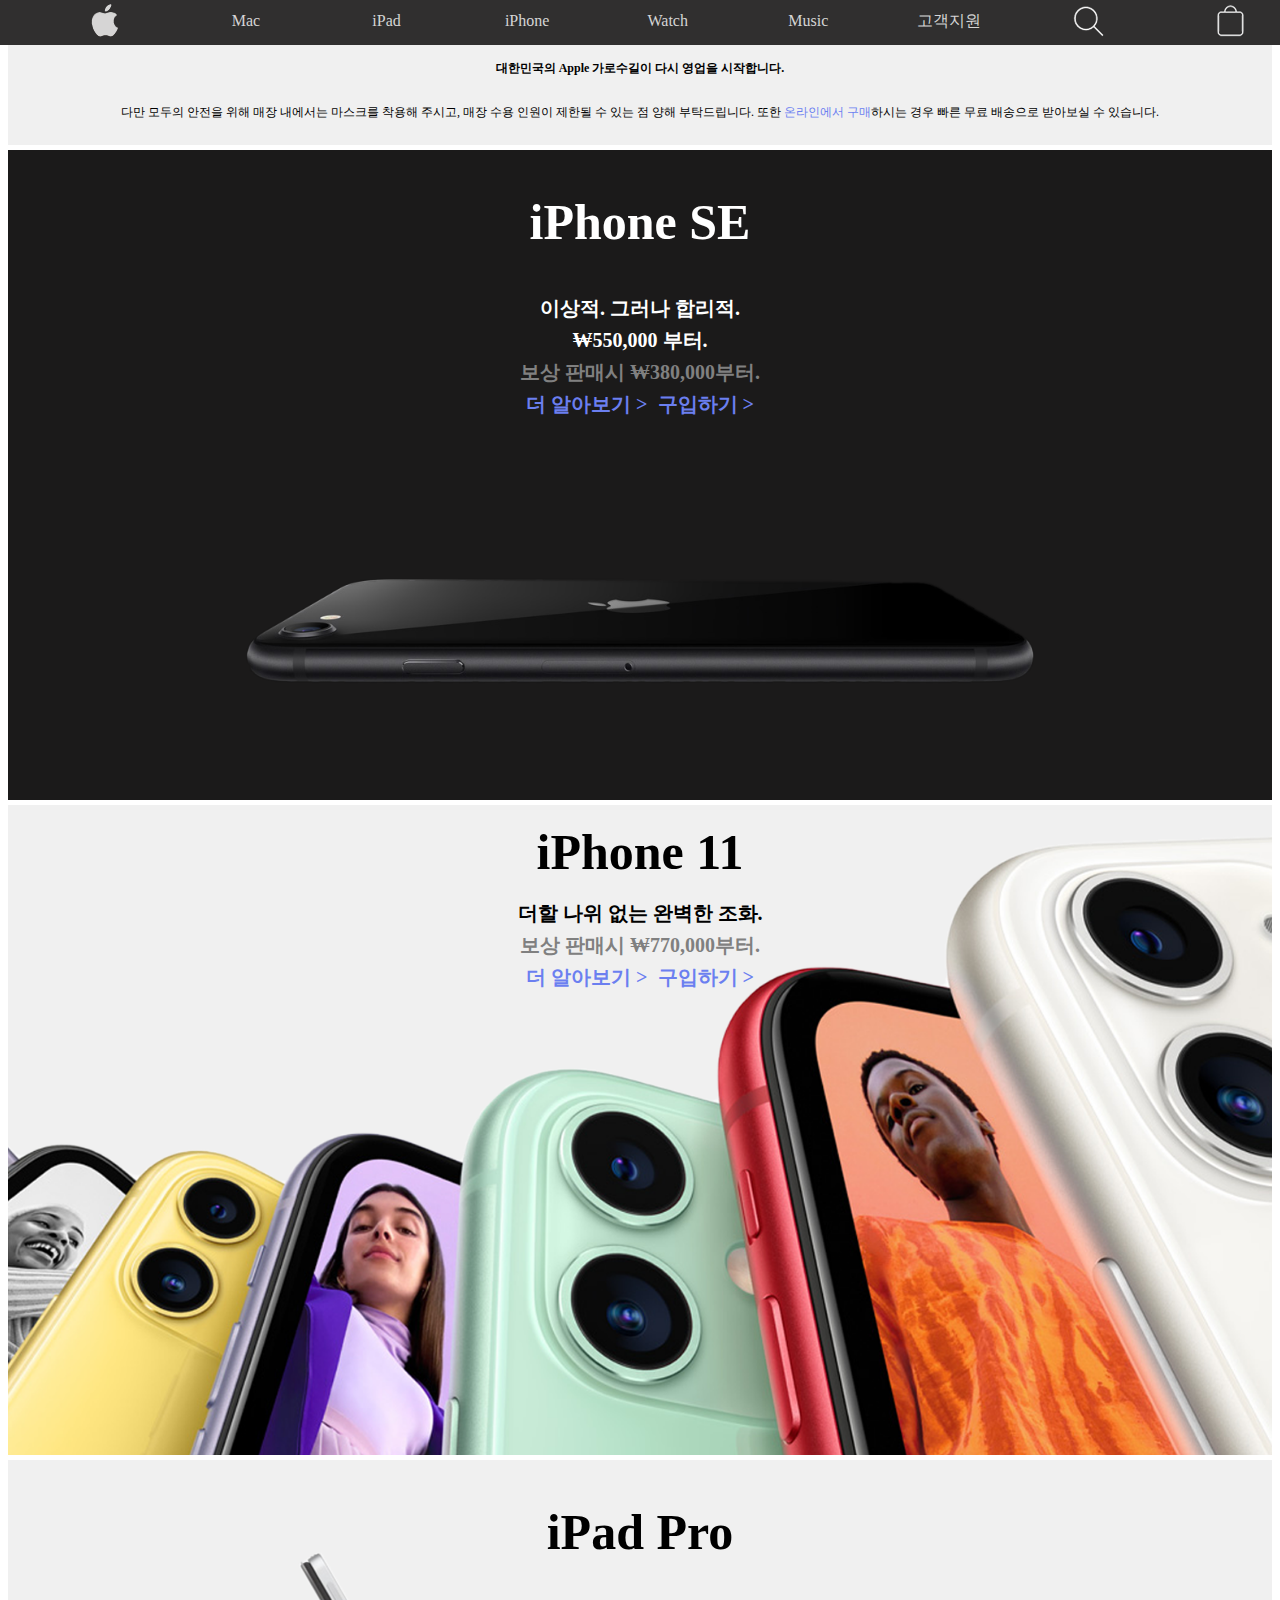
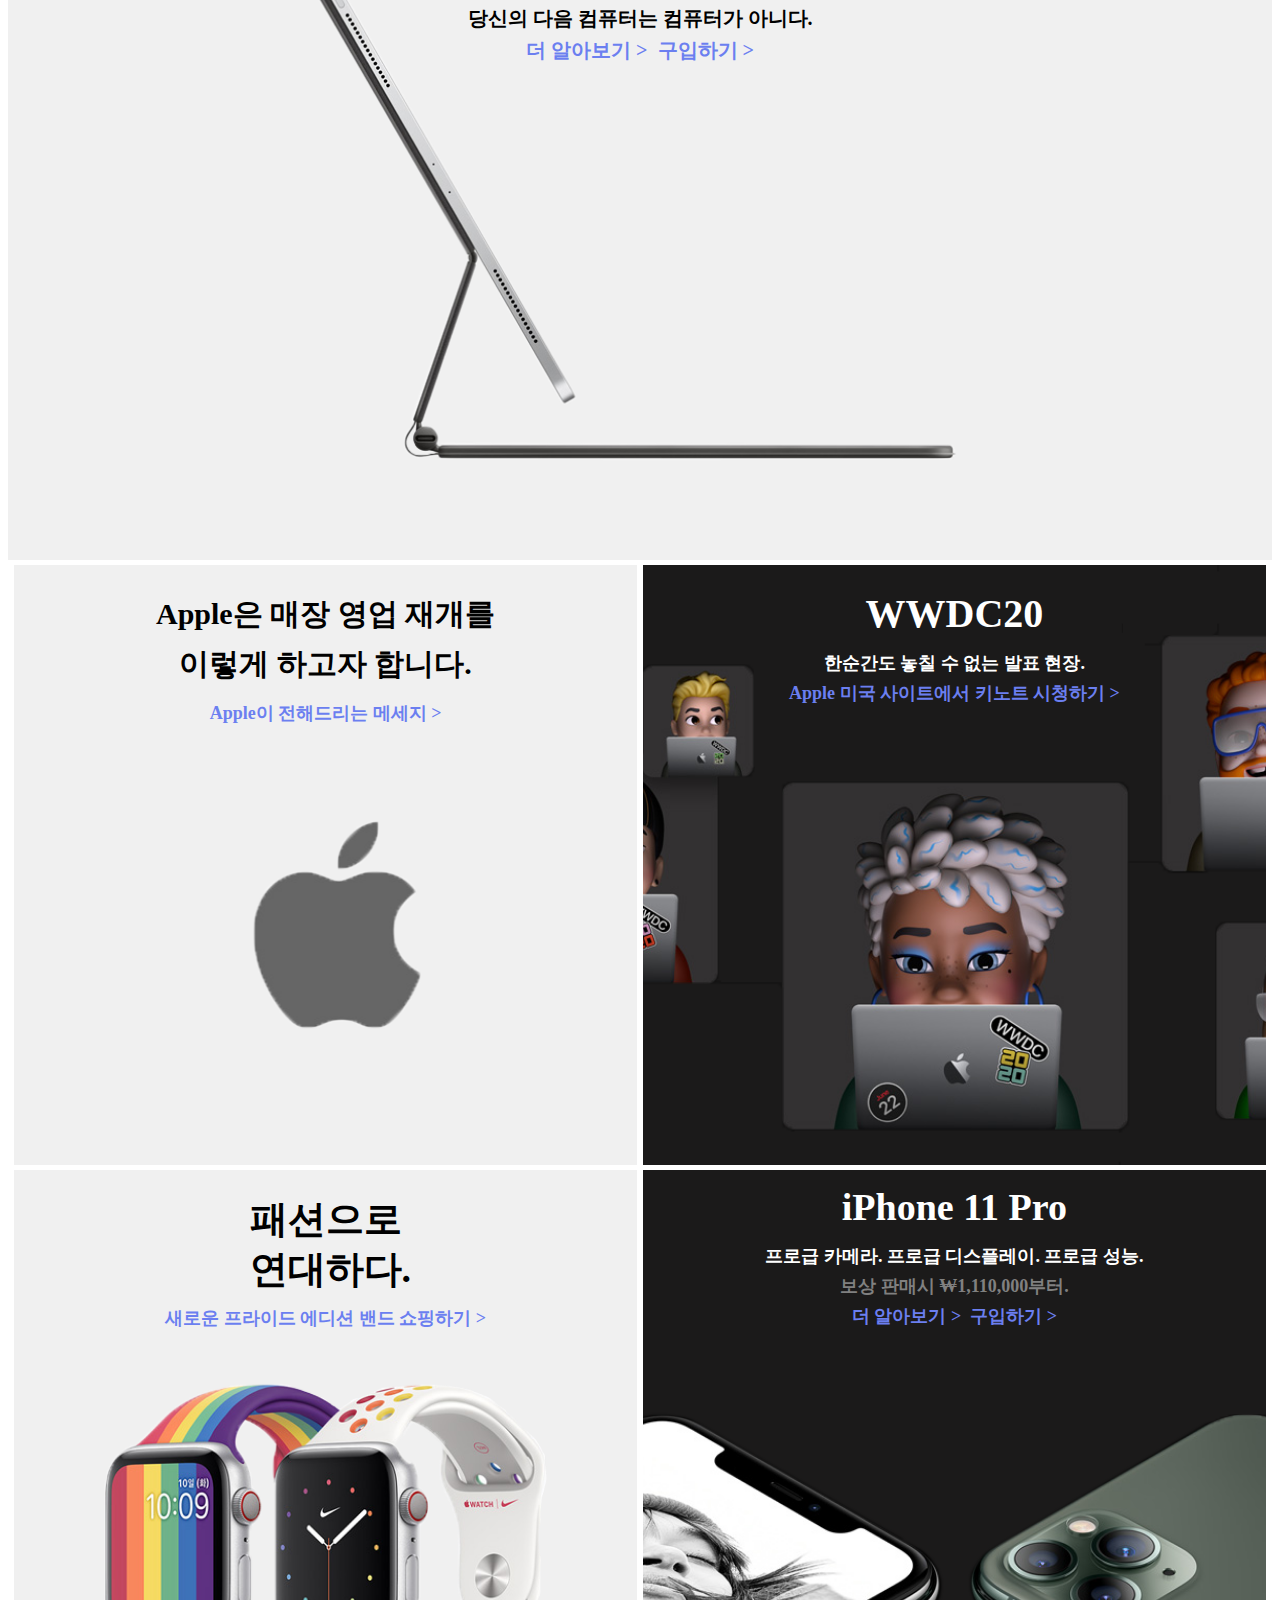
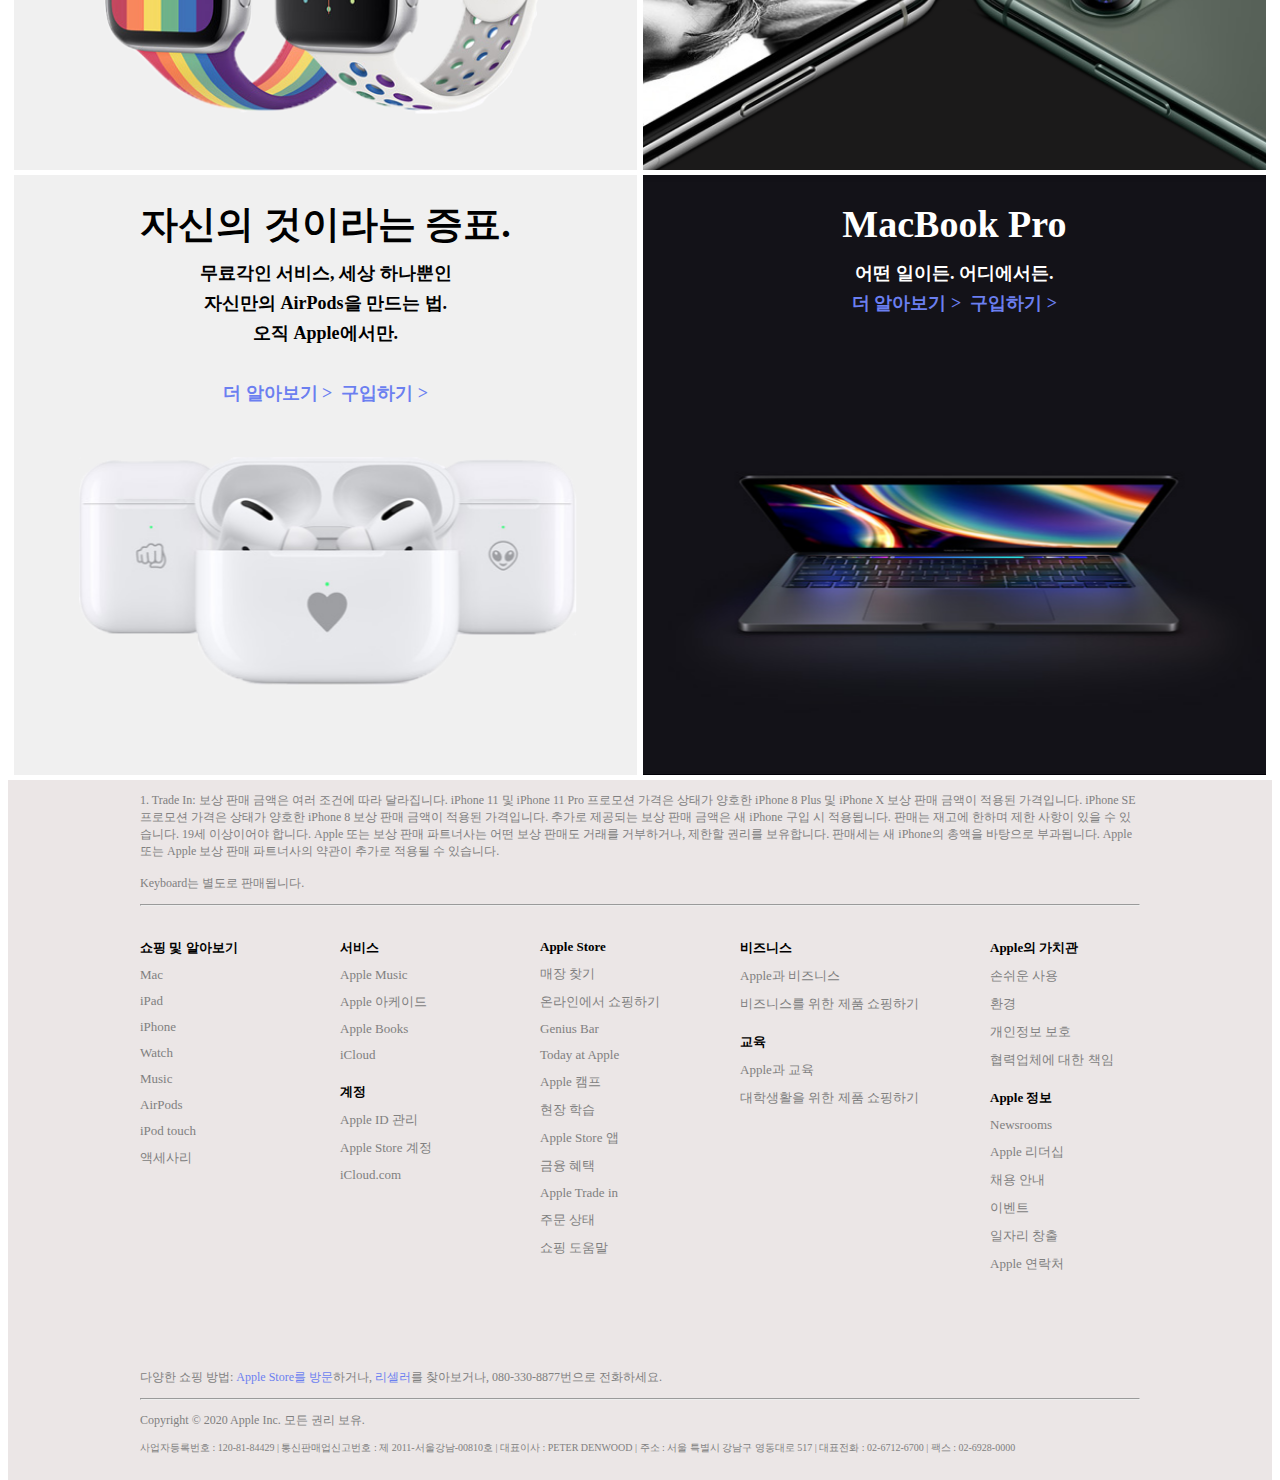
==== commit 769d2bfd: "p2 수정3" ====
--- a/p2/Apple-main/index.html
+++ b/p2/Apple-main/index.html
@@ -73,7 +73,7 @@
         <div class="wwdc20">
             <br><br><b>WWDC20</b>
             <p>한순간도 놓칠 수 없는 발표 현장.</p>
-            <p><a href="#">Apple 마국 사이트에서 키노트 시청하기 ></a></p>
+            <p><a href="#">Apple 미국 사이트에서 키노트 시청하기 ></a></p>
         </div>
         <div class="fashion">
             <br><br><b>패션으로<br>&nbsp;연대하다.</b>
